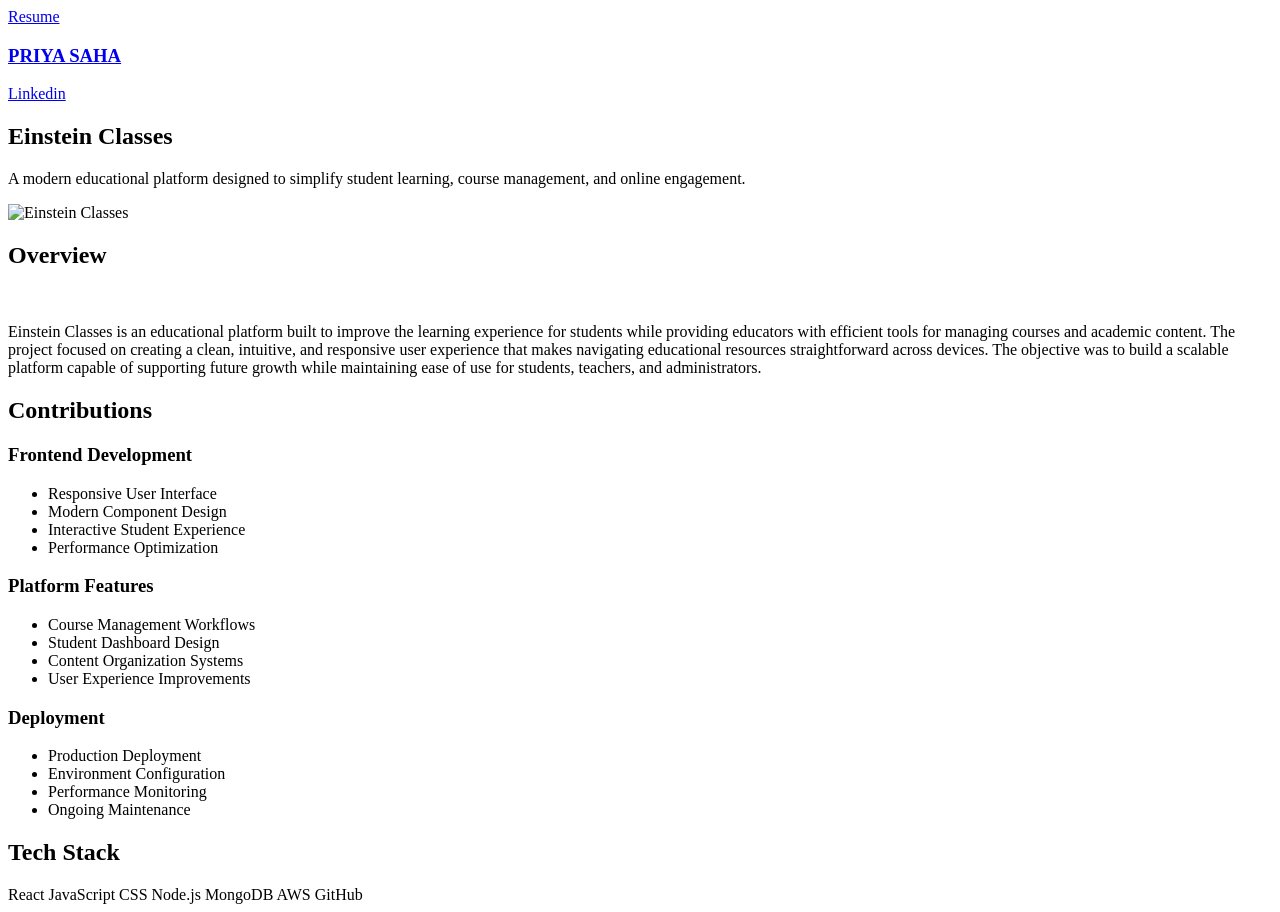
==== public/projects/einsteinclasses.html @ 842aa3fc "Fix project page links" ====
<!DOCTYPE html>
<html lang="en">

<head>
    <meta charset="UTF-8">
    <meta name="viewport" content="width=device-width, initial-scale=1.0">

    <title>Einstein Classes | Priya Saha</title>

    <link rel="stylesheet" href="../src/project.css">
</head>

<body>

    <nav class="navbar">
        <a href="https://drive.google.com/file/d/1XOjLl3GaeNQnfM8QjRzxvALpyAzLyzs2/view?usp=sharing">Resume</a>
        <a href="../index.html"><h3>PRIYA SAHA</h3></a>
        <a href="https://www.linkedin.com/in/priyasahaggsipu/">Linkedin</a>
    </nav>

    <!-- HERO -->
    <section class="project-hero project-section">

        <div class="project-container">

            <div class="project-title">
                <h1>Einstein Classes</h1>
            </div>

            <p class="project-subtitle">
                A modern educational platform designed to simplify
                student learning, course management, and online engagement.
            </p>

            <div class="project-overview">

                <div class="project-overview-image">
                    <img src="/images/project2.png" alt="Einstein Classes">
                </div>

                <div class="project-overview-content">

                    <h2>Overview</h2>
                    <br>

                    <p>
                        Einstein Classes is an educational platform built to
                        improve the learning experience for students while
                        providing educators with efficient tools for managing
                        courses and academic content.

                        The project focused on creating a clean, intuitive,
                        and responsive user experience that makes navigating
                        educational resources straightforward across devices.

                        The objective was to build a scalable platform capable
                        of supporting future growth while maintaining ease of
                        use for students, teachers, and administrators.
                    </p>

                </div>

            </div>

        </div>

    </section>

    <!-- CONTRIBUTIONS -->
    <section class="project-contributions project-section">

        <div class="project-container">

            <h2>Contributions</h2>

            <div class="contribution-grid">

                <div class="contribution-card">
                    <h3>Frontend Development</h3>

                    <ul>
                        <li>Responsive User Interface</li>
                        <li>Modern Component Design</li>
                        <li>Interactive Student Experience</li>
                        <li>Performance Optimization</li>
                    </ul>
                </div>

                <div class="contribution-card">
                    <h3>Platform Features</h3>

                    <ul>
                        <li>Course Management Workflows</li>
                        <li>Student Dashboard Design</li>
                        <li>Content Organization Systems</li>
                        <li>User Experience Improvements</li>
                    </ul>
                </div>

                <div class="contribution-card">
                    <h3>Deployment</h3>

                    <ul>
                        <li>Production Deployment</li>
                        <li>Environment Configuration</li>
                        <li>Performance Monitoring</li>
                        <li>Ongoing Maintenance</li>
                    </ul>
                </div>

            </div>

        </div>

    </section>

    <!-- TECH STACK -->
    <section class="project-tech project-section">

        <div class="project-container">

            <h2>Tech Stack</h2>

            <div class="tech-tags">
                <span>React</span>
                <span>JavaScript</span>
                <span>CSS</span>
                <span>Node.js</span>
                <span>MongoDB</span>
                <span>AWS</span>
                <span>GitHub</span>
            </div>

        </div>

    </section>

</body>

</html>
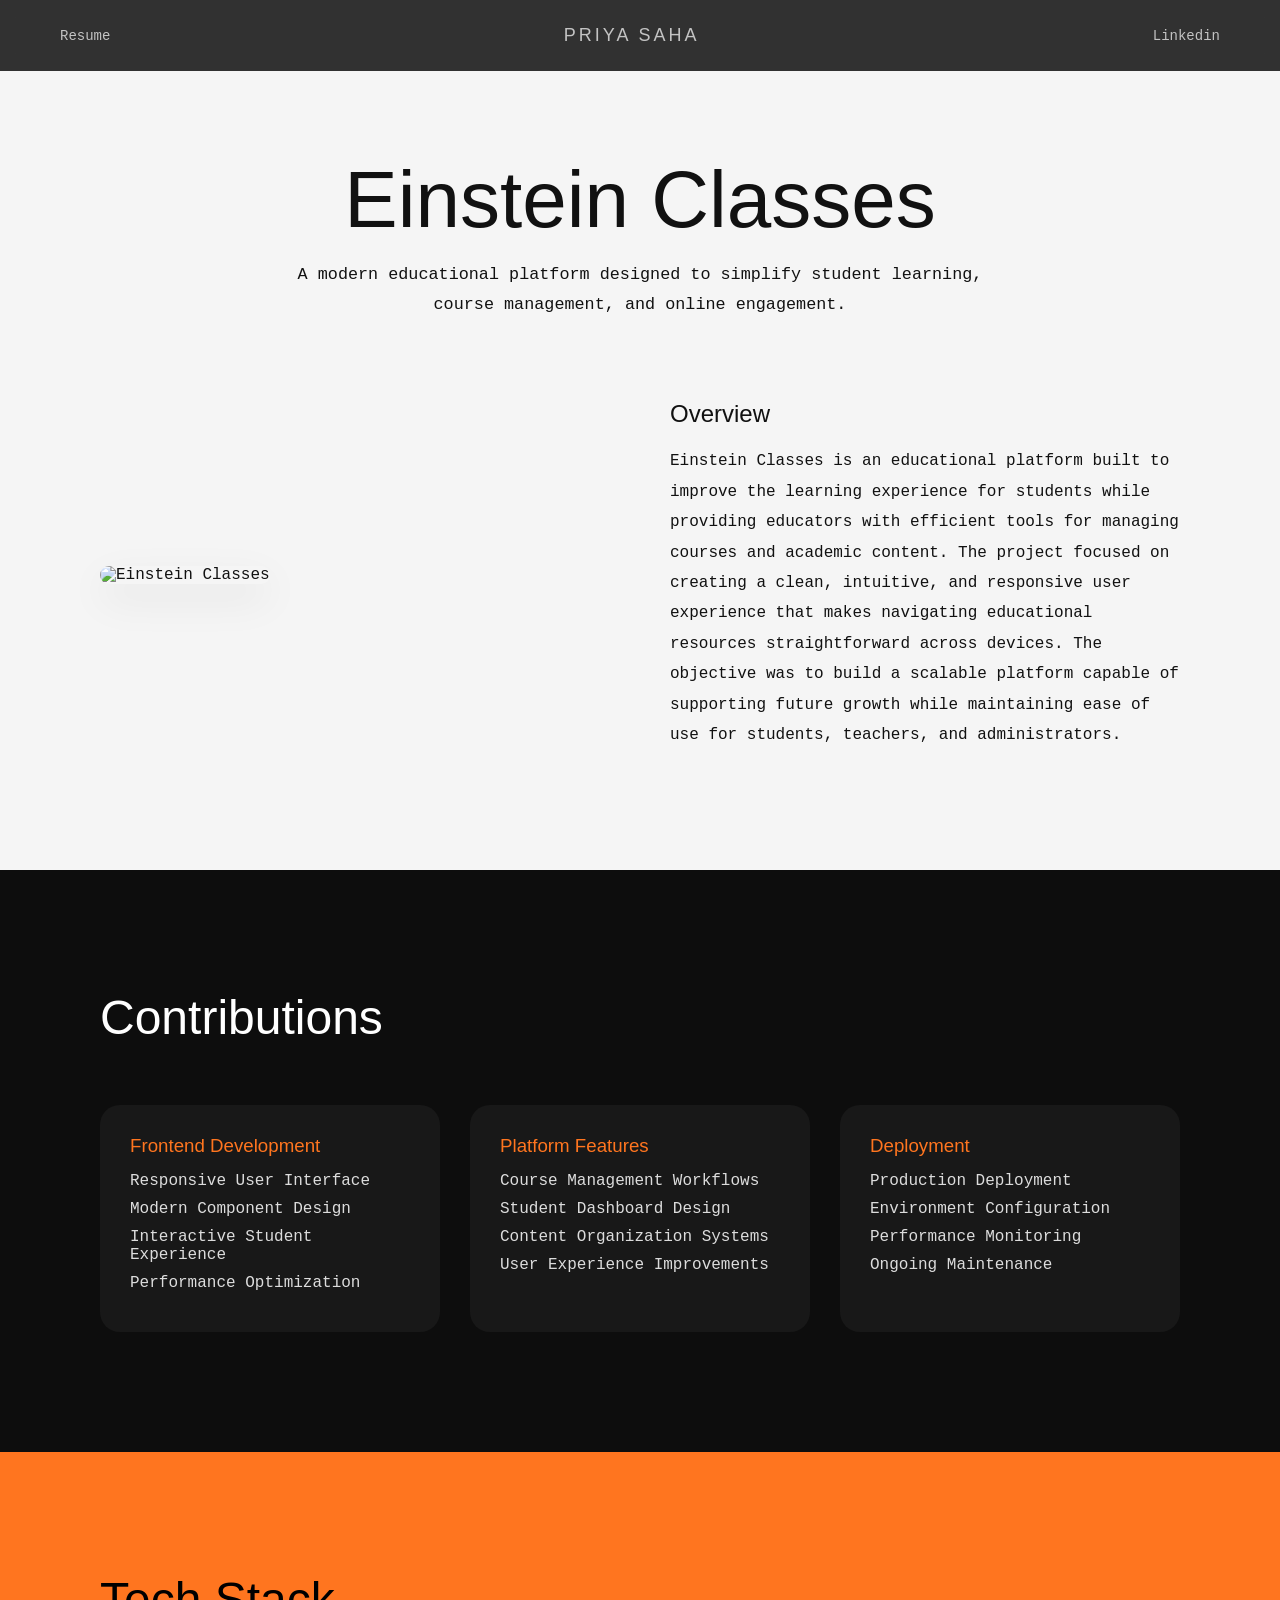
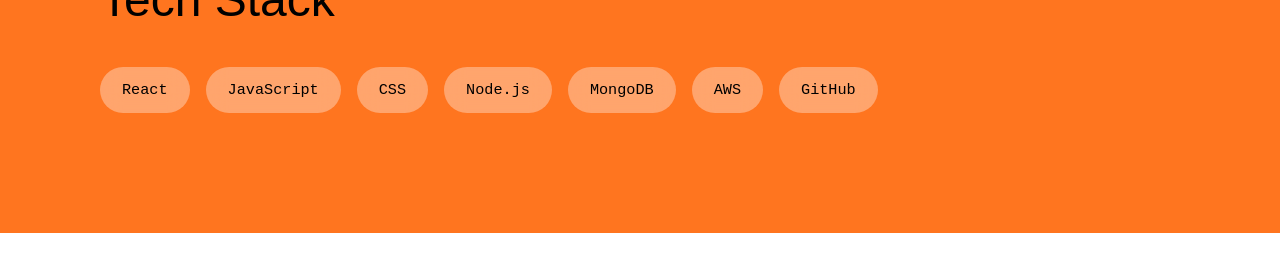
==== commit 98d115d0: "Fix project page CSS path" ====
--- a/public/projects/einsteinclasses.html
+++ b/public/projects/einsteinclasses.html
@@ -6,7 +6,6 @@
     <meta name="viewport" content="width=device-width, initial-scale=1.0">
 
     <title>Einstein Classes | Priya Saha</title>
-
     <link rel="stylesheet" href="../src/project.css">
 </head>
 
@@ -14,7 +13,7 @@
 
     <nav class="navbar">
         <a href="https://drive.google.com/file/d/1XOjLl3GaeNQnfM8QjRzxvALpyAzLyzs2/view?usp=sharing">Resume</a>
-        <a href="../index.html"><h3>PRIYA SAHA</h3></a>
+        <a href="/index.html"><h3>PRIYA SAHA</h3></a>
         <a href="https://www.linkedin.com/in/priyasahaggsipu/">Linkedin</a>
     </nav>
 
--- a/public/src/project.css
+++ b/public/src/project.css
@@ -0,0 +1,364 @@
+:root {
+    --accent: #ff751f;
+    --black: #0a0a0a;
+    --white: #ffffff;
+}
+/* ================= FONTS ================= */
+
+@font-face {
+    font-family: "Loubag";
+    src: url("/fonts/Loubag.woff2") format("woff2");
+}
+
+@font-face {
+    font-family: "TTInterphasesMono";
+    src: url("/fonts/TT-Interphases-Mono.woff2") format("woff2");
+}
+
+/* ================= RESET ================= */
+
+*{
+    margin:0;
+    padding:0;
+    box-sizing:border-box;
+}
+
+body{
+    background:#fff;
+    font-family:"TTInterphasesMono", monospace;
+    overflow-x:hidden;
+}
+
+h1,h2,h3,h4{
+    font-family:"Loubag", sans-serif;
+    font-weight:400;
+}
+.container {
+    width: 100%;
+    max-width: 1200px;
+    margin: 0 auto;
+    padding: 0 60px;
+}
+
+.navbar {
+    display: flex;
+    justify-content: space-between;
+    align-items: center;
+    padding: 25px 60px;
+
+    position: fixed;
+    top: 0;
+    left: 0;
+    width: 100%;
+    z-index: 1000;
+
+    background: rgba(0,0,0,0.8);
+    backdrop-filter: blur(10px);
+}
+
+.navbar h3 {
+    font-size: 18px;
+    letter-spacing: 3px;
+    color: white;   /* ✅ no orange */
+    font-family: "Loubag", sans-serif;
+}
+
+.navbar a {
+    color: white;
+    text-decoration: none;
+    font-size: 14px;
+    opacity: 0.7;
+    transition: 0.3s;
+    font-family: "TTInterphasesMono", monospace;
+}
+
+.navbar a:hover {
+    opacity: 1;
+    color: var(--accent);
+}
+
+/* ==========================================
+   PROJECT PAGE
+========================================== */
+
+.project-page {
+    width: 100%;
+}
+
+/* ==========================================
+   SECTION BASE
+========================================== */
+
+.project-section {
+    padding: 120px 0;
+}
+
+.project-container {
+    width: 100%;
+    max-width: 1200px;
+    margin: 0 auto;
+    padding: 0 60px;
+}
+
+/* ==========================================
+   HERO / OVERVIEW
+========================================== */
+
+.project-hero {
+    background: #f5f5f5;
+    color: #111;
+    padding-top: 160px;
+}
+
+.project-title {
+    text-align: center;
+    margin-bottom: 20px;
+}
+
+.project-title h1 {
+    font-family: "Loubag", sans-serif;
+    font-size: 5rem;
+    line-height: 1;
+}
+
+.project-subtitle {
+    text-align: center;
+    max-width: 700px;
+    margin: 0 auto 80px;
+    font-size: 1.05rem;
+    line-height: 1.8;
+}
+
+.project-overview {
+    display: flex;
+    align-items: center;
+    gap: 60px;
+}
+
+.project-overview-image {
+    flex: 1;
+}
+
+.project-overview-image img {
+    width: 100%;
+    border-radius: 20px;
+    box-shadow: 0 15px 40px rgba(0,0,0,0.08);
+}
+
+.project-overview-content {
+    flex: 1;
+}
+
+.project-overview-content p {
+    line-height: 1.9;
+    font-size: 1rem;
+}
+
+/* ==========================================
+   CONTRIBUTIONS
+========================================== */
+
+.project-contributions {
+    background: #0d0d0d;
+    color: white;
+}
+
+.project-contributions h2 {
+    font-family: "Loubag", sans-serif;
+    font-size: 3rem;
+    margin-bottom: 40px;
+}
+
+.project-contributions p {
+    max-width: 900px;
+    line-height: 2;
+    opacity: 0.9;
+}
+
+.contribution-grid {
+    display: grid;
+    grid-template-columns: repeat(3,1fr);
+    gap: 30px;
+    margin-top: 60px;
+}
+
+.contribution-card {
+    background: #181818;
+    border-radius: 20px;
+    padding: 30px;
+}
+
+.contribution-card h3 {
+    margin-bottom: 15px;
+    color: var(--accent);
+}
+
+.contribution-card ul {
+    list-style: none;
+}
+
+.contribution-card li {
+    margin-bottom: 10px;
+    opacity: 0.85;
+}
+
+/* ==========================================
+   TECH STACK
+========================================== */
+
+.project-tech {
+    background: var(--accent);
+    color: black;
+}
+
+.project-tech h2 {
+    font-family: "Loubag", sans-serif;
+    font-size: 3rem;
+    margin-bottom: 40px;
+}
+
+.tech-tags {
+    display: flex;
+    flex-wrap: wrap;
+    gap: 16px;
+}
+
+.tech-tags span {
+    background: rgba(255,255,255,0.35);
+    padding: 14px 22px;
+    border-radius: 999px;
+    font-size: 0.95rem;
+    backdrop-filter: blur(10px);
+}
+
+/* ==========================================
+   GALLERY
+========================================== */
+
+.project-gallery {
+    background: #f5f5f5;
+    color: #111;
+}
+
+.project-gallery h2 {
+    font-family: "Loubag", sans-serif;
+    font-size: 3rem;
+    margin-bottom: 60px;
+}
+
+.gallery-grid {
+    display: grid;
+    grid-template-columns: repeat(2,1fr);
+    gap: 30px;
+}
+
+.gallery-grid img {
+    width: 100%;
+    border-radius: 20px;
+}
+
+.gallery-item p {
+    margin-top: 12px;
+    opacity: 0.7;
+}
+
+/* ==========================================
+   LINKS / REFLECTION
+========================================== */
+
+.project-footer {
+    background: #0d0d0d;
+    color: white;
+}
+
+.project-footer h2 {
+    font-family: "Loubag", sans-serif;
+    font-size: 3rem;
+    margin-bottom: 30px;
+}
+
+.project-footer p {
+    max-width: 800px;
+    line-height: 1.9;
+    margin-bottom: 40px;
+}
+
+.project-links {
+    display: flex;
+    gap: 20px;
+}
+
+.project-btn {
+    display: inline-flex;
+    align-items: center;
+    justify-content: center;
+
+    padding: 14px 28px;
+
+    border: 1px solid var(--accent);
+
+    color: white;
+    text-decoration: none;
+
+    border-radius: 999px;
+
+    transition: 0.3s ease;
+}
+
+.project-btn:hover {
+    background: var(--accent);
+    color: black;
+}
+
+/* ==========================================
+   RESPONSIVE
+========================================== */
+
+@media (max-width: 1024px) {
+
+    .project-overview {
+        flex-direction: column;
+    }
+
+    .contribution-grid {
+        grid-template-columns: 1fr;
+    }
+
+    .gallery-grid {
+        grid-template-columns: 1fr;
+    }
+
+    .project-title h1 {
+        font-size: 4rem;
+    }
+}
+
+@media (max-width: 768px) {
+
+    .project-container {
+        padding: 0 20px;
+    }
+
+    .project-section {
+        padding: 80px 0;
+    }
+
+    .project-title h1 {
+        font-size: 3rem;
+    }
+
+    .project-subtitle {
+        margin-bottom: 50px;
+    }
+
+    .project-contributions h2,
+    .project-tech h2,
+    .project-gallery h2,
+    .project-footer h2 {
+        font-size: 2rem;
+    }
+
+    .project-links {
+        flex-direction: column;
+    }
+}
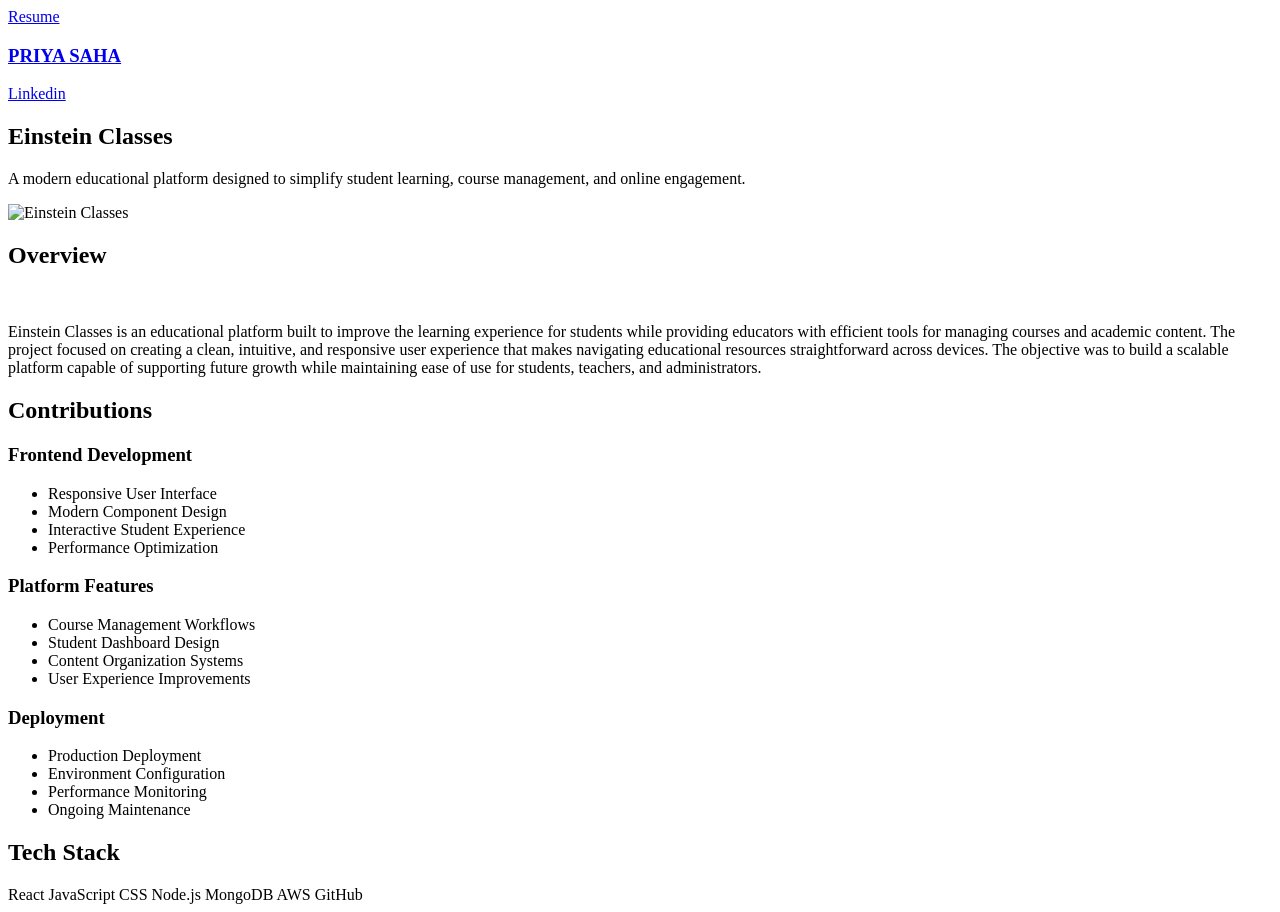
==== commit 4bbb7835: "Fix project page stylesheet path" ====
--- a/public/projects/einsteinclasses.html
+++ b/public/projects/einsteinclasses.html
@@ -6,7 +6,7 @@
     <meta name="viewport" content="width=device-width, initial-scale=1.0">
 
     <title>Einstein Classes | Priya Saha</title>
-    <link rel="stylesheet" href="../src/project.css">
+    <link rel="stylesheet" href="/project.css">
 </head>
 
 <body>
